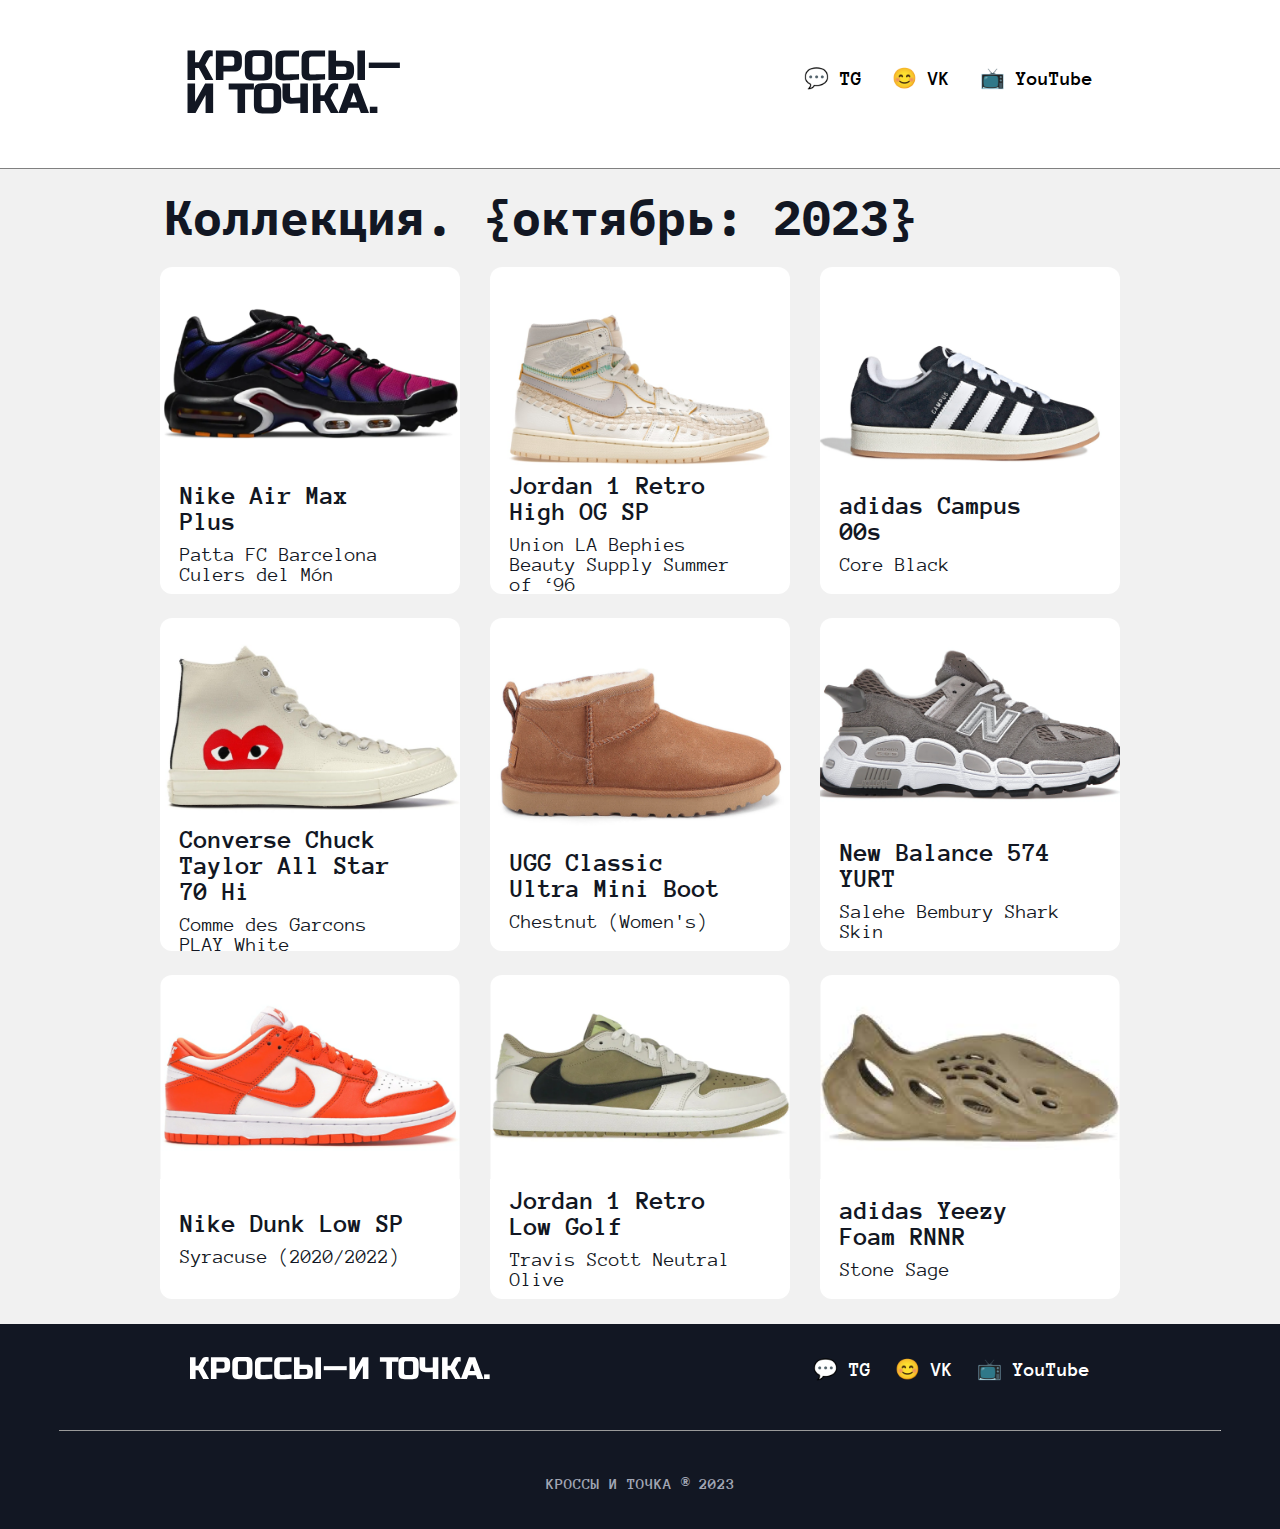
==== index.html @ 04464892 "1" ====
<!DOCTYPE html>
<html lang="ru">
<head>
    <meta charset="UTF-8">
    <meta name="viewport" content="width=device-width, initial-scale=1.0">
    <title>КРОССЫ — И ТОЧКА.</title>
    <link href="./styles/cdn.css" rel="stylesheet">
    <link href="./styles/style.css" rel="stylesheet">
</head>

<body>
    <header class="header">
        <div class="header__wrap">
            <a href="https://www.figma.com/file/5VxgsJYsGiSS0QsI6bOkRY/КРОССЫ-—-И-ТОЧКА.-СТУДЕНТЫ?node-id=3412%3A82&mode=dev">
                    <img class="icon" src="./images/logo.svg" alt="logo">
                </a>
            
            <ul class="header__links">
                <li class="header__link"><a href="https://web.telegram.org/">💬 TG</a></li>
                <li class="header__link"><a href="https://vk.com/xddxct">😊 VK</a></li>
                <li class="header__link"><a href="https://www.youtube.com/">📺 YouTube</a></li>
            </ul>
        </div>
    </header>
    
    
        <main class="main">
            
<section class="content">
    <h1 class="content__title"> Коллекция. {октябрь: 2023} </h1>
    <div class="content__cards">
        <div class="card">
            <img alt="Nike Air Max Plus" src="./images/1.png" class="card__image" />
            <div class="card__info">
                <a class="card__link" href="https://www.nike.com/at/en/launch/t/air-max-plus-fc-barcelona-patta-culers-del-món" target="_blank" rel="norefferer">
                    <h3 class="card__text card__text_title">Nike Air Max Plus</h3>
                    <p class="card__text card__text_author">Patta FC Barcelona Culers del Món</p>
                </a>
            </div>
        </div>
        <div class="card">
            <img alt="Jordan 1 Retro High OG SP" src="./images/2.png" class="card__image" />
            <div class="card__info">
                <a class="card__link" href="https://moscowstock.ru/jordan-1-retro-high-og-sp-union-la-bephies-beauty-supply-summer-of-96" target="_blank" rel="norefferer"> 
                    <h3 class="card__text card__text_title">Jordan 1 Retro High OG SP</h3>
                    <p class="card__text card__text_author">Union LA Bephies Beauty Supply Summer of ‘96</p>
                </a>
            </div>
        </div>
        <div class="card">
            <img alt="adidas Campus 00s" src="./images/3.png" class="card__image" />
            <div class="card__info">
                <a class="card__link" href="https://www.adidas.com/us/campus-00s-shoes/HQ8708.html" target="_blank" rel="norefferer">
                    <h3 class="card__text card__text_title">adidas Campus 00s</h3>
                    <p class="card__text card__text_author">Core Black</p>
                </a>
            </div>
        </div>
        <div class="card">
            <img alt="Converse Chuck Taylor All Star 70 Hi" src="./images/4.png" class="card__image" />
            <div class="card__info">
                <a class="card__link" href="https://nonconform.ru/catalog/brendy/converse/150205/?utm_source=eLama-yandex&utm_medium=cpc&utm_campaign=Товарная%20кампания%20%7C%20РФ&кампания%20%7C%20МСК%20СПб&utm_content=cid%7C89986797%7Cgid%7C5229850746%7Caid%7C14537752477%7Cadp%7Cno%7Cdvc%7Cdesktop%7Cpid%7C45810339018%7Crid%7C45810339018%7Cdid%7C45810339018%7Cpos%7Cpremium2%7Cadn%7Csearch%7Ccrid%7C0%7C&utm_term=---autotargeting&yclid=165938162242901&yclid=4856843331265888255" target="_blank" rel="norefferer">
                    <h3 class="card__text card__text_title">Converse Chuck Taylor All Star 70 Hi</h3>
                    <p class="card__text card__text_author">Comme des Garcons PLAY White</p>
                </a>
            </div>
        </div>
        <div class="card">
            <img alt="UGG Classic Ultra Mini Boot" src="./images/5.png" class="card__image" />
            <div class="card__info">
                <a class="card__link card__link_longer-title" href="https://go8shops.top/ProductDetail.aspx?iid=567777389&pr=46.88" target="_blank" rel="norefferer">
                    <h3 class="card__text card__text_title">UGG Classic Ultra Mini Boot</h3>
                    <p class="card__text card__text_author">Chestnut (Women's) </p>
                </a>
            </div>
        </div>
        <div class="card">
            <img alt="New Balance 574 YURT" src="./images/6.png" class="card__image" />
            <div class="card__info">
                <a class="card__link" href="https://slamdunk.shop/shop/muzhskoe/krossovki-mens/salehe-bembury-x-new-balance-574-yurt-shark-skin/" target="_blank" rel="norefferer">
                    <h3 class="card__text card__text_title">New Balance 574 YURT</h3>
                    <p class="card__text card__text_author">Salehe Bembury Shark Skin</p>
                </a>
            </div>
        </div>
        <div class="card">
            <img alt="Nike Dunk Low SP" src="./images/7.png" class="card__image" />
            <div class="card__info">
                <a class="card__link card__link_longer-author" href="https://meet-market.ru/product/dunk-low-sp-syracuse-2020-white-orange?size=39" target="_blank" rel="norefferer">
                    <h3 class="card__text card__text_title">Nike Dunk Low SP</h3>
                    <p class="card__text card__text_author">Syracuse (2020/2022)</p>
                </a>
            </div>
        </div>
        <div class="card">
            <img alt="Jordan 1 Retro Low Golf" src="./images/8.png" class="card__image" />
            <div class="card__info">
                <a class="card__link" href="https://moscowstock.ru/air-jordan-1-retro-low-golf-travis-scott-neutral-olive" target="_blank" rel="norefferer">
                    <h3 class="card__text card__text_title">Jordan 1 Retro Low Golf</h3>
                    <p class="card__text card__text_author">Travis Scott Neutral Olive</p>
                </a>
            </div>
        </div>
        <div class="card">
            <img alt="adidas Yeezy Foam RNNR" src="./images/9.png" class="card__image" />
            <div class="card__info">
                <a class="card__link card__link_long" href="https://moscowstock.ru/zagotovka-foam" target="_blank" rel="norefferer">
                    <h3 class="card__text card__text_title">adidas Yeezy Foam RNNR</h3>
                    <p class="card__text card__text_author">Stone Sage</p>
                </a>
            </div>
    </div>

</section>
        
        <footer class="footer">
            <div class="footer__wrap">
                <a href="https://www.figma.com/file/5VxgsJYsGiSS0QsI6bOkRY/КРОССЫ-—-И-ТОЧКА.-СТУДЕНТЫ?node-id=3412%3A82&mode=dev">
                <svg width="300" 
                     height="23"
                     viewBox="0 0 300 23" 
                     fill="none" 
                     xmlns="http://www.w3.org/2000/svg">
                    <path d="M294.073 17.3601H299.653V22.0101H294.073V17.3601Z" fill="white"/>
                    <path d="M276.869 22.0101H270.824L279.039 0.310059H285.239L293.454 22.0101H287.409L286.014 18.1351H278.264L276.869 22.0101ZM279.659 14.1051H284.619L282.139 6.82006L279.659 14.1051Z" fill="white"/>
                    <path d="M267.885 0C268.402 0 269.331 0.103333 270.675 0.31V4.495H269.435C269.125 4.495 268.846 4.59833 268.598 4.805C268.35 4.991 268.164 5.19767 268.04 5.425L265.095 11.005L271.14 22.01H265.25L260.445 13.175H257.655V22.01H252.075V0.31H257.655V8.835H260.445L263.545 2.945C263.999 2.077 264.557 1.37433 265.219 0.837C265.901 0.279 266.79 0 267.885 0Z" fill="white"/>
                    <path d="M242.772 14.8801C240.292 15.0867 237.947 15.1901 235.735 15.1901C233.545 15.1901 231.974 14.7147 231.023 13.7641C230.073 12.8134 229.597 11.3254 229.597 9.30006V0.310059H235.177V9.30006C235.177 9.77539 235.312 10.1577 235.58 10.4471C235.87 10.7157 236.252 10.8501 236.727 10.8501C238.422 10.8501 240.437 10.7467 242.772 10.5401V0.310059H248.352V22.0101H242.772V14.8801Z" fill="white"/>
                    <path d="M223.073 6.2C223.073 4.96 222.453 4.34 221.213 4.34H215.943C214.703 4.34 214.083 4.96 214.083 6.2V16.12C214.083 17.36 214.703 17.98 215.943 17.98H221.213C222.453 17.98 223.073 17.36 223.073 16.12V6.2ZM228.653 16.12C228.653 18.29 228.157 19.871 227.165 20.863C226.193 21.8343 224.623 22.32 222.453 22.32H214.703C212.533 22.32 210.952 21.8343 209.96 20.863C208.988 19.871 208.503 18.29 208.503 16.12V6.2C208.503 4.03 208.988 2.45933 209.96 1.488C210.952 0.496 212.533 0 214.703 0H222.453C224.623 0 226.193 0.496 227.165 1.488C228.157 2.45933 228.653 4.03 228.653 6.2V16.12Z" fill="white"/>
                    <path d="M201.989 22.0101H196.409V4.65006H189.899V0.310059H208.499V4.65006H201.989V22.0101Z" fill="white"/>
                    <path d="M178.421 22.0101H172.841V8.68006L165.401 22.0101H159.511V0.310059H165.091V13.6401L172.531 0.310059H178.421V22.0101Z" fill="white"/>
                    <path d="M133.787 13.175V9.14502H156.727V13.175H133.787Z" fill="white"/>
                    <path d="M109.6 7.75006H116.73C118.9 7.75006 120.47 8.24606 121.442 9.23806C122.434 10.2094 122.93 11.7801 122.93 13.9501V15.8101C122.93 17.9801 122.434 19.5611 121.442 20.5531C120.47 21.5244 118.9 22.0101 116.73 22.0101H104.02V0.310059H109.6V7.75006ZM130.99 22.0101H125.41V0.310059H130.99V22.0101ZM117.35 13.9501C117.35 12.7101 116.73 12.0901 115.49 12.0901H109.6V17.6701H115.49C116.73 17.6701 117.35 17.0501 117.35 15.8101V13.9501Z" fill="white"/>
                    <path d="M101.536 21.7001C96.9272 22.1134 93.1039 22.3201 90.0659 22.3201C88.0406 22.3201 86.5526 21.8447 85.6019 20.8941C84.6512 19.9434 84.1759 18.4554 84.1759 16.4301V6.51006C84.1759 4.34006 84.6616 2.76939 85.6329 1.79806C86.6249 0.806059 88.2059 0.310059 90.3759 0.310059H101.536V4.65006H91.6159C90.3759 4.65006 89.7559 5.27006 89.7559 6.51006V16.4301C89.7559 16.9054 89.8902 17.2877 90.1589 17.5771C90.4482 17.8457 90.8099 17.9801 91.2439 17.9801C91.6779 17.9801 92.1532 17.9801 92.6699 17.9801C93.1866 17.9594 93.7239 17.9387 94.2819 17.9181C94.8399 17.8974 95.3979 17.8767 95.9559 17.8561C96.5346 17.8354 97.2682 17.7941 98.1569 17.7321C99.0662 17.6701 100.193 17.5977 101.536 17.5151V21.7001Z" fill="white"/>
                    <path d="M82.3123 21.7001C77.7036 22.1134 73.8803 22.3201 70.8423 22.3201C68.8169 22.3201 67.3289 21.8447 66.3783 20.8941C65.4276 19.9434 64.9523 18.4554 64.9523 16.4301V6.51006C64.9523 4.34006 65.4379 2.76939 66.4093 1.79806C67.4013 0.806059 68.9823 0.310059 71.1523 0.310059H82.3123V4.65006H72.3923C71.1523 4.65006 70.5323 5.27006 70.5323 6.51006V16.4301C70.5323 16.9054 70.6666 17.2877 70.9353 17.5771C71.2246 17.8457 71.5863 17.9801 72.0203 17.9801C72.4543 17.9801 72.9296 17.9801 73.4463 17.9801C73.9629 17.9594 74.5003 17.9387 75.0583 17.9181C75.6163 17.8974 76.1743 17.8767 76.7323 17.8561C77.3109 17.8354 78.0446 17.7941 78.9333 17.7321C79.8426 17.6701 80.9689 17.5977 82.3123 17.5151V21.7001Z" fill="white"/>
                    <path d="M56.8777 6.2C56.8777 4.96 56.2577 4.34 55.0177 4.34H49.7477C48.5077 4.34 47.8877 4.96 47.8877 6.2V16.12C47.8877 17.36 48.5077 17.98 49.7477 17.98H55.0177C56.2577 17.98 56.8777 17.36 56.8777 16.12V6.2ZM62.4577 16.12C62.4577 18.29 61.9617 19.871 60.9697 20.863C59.9984 21.8343 58.4277 22.32 56.2577 22.32H48.5077C46.3377 22.32 44.7567 21.8343 43.7647 20.863C42.7934 19.871 42.3077 18.29 42.3077 16.12V6.2C42.3077 4.03 42.7934 2.45933 43.7647 1.488C44.7567 0.496 46.3377 0 48.5077 0H56.2577C58.4277 0 59.9984 0.496 60.9697 1.488C61.9617 2.45933 62.4577 4.03 62.4577 6.2V16.12Z" fill="white"/>
                    <path d="M20.9189 0.310059H33.9389C36.1089 0.310059 37.6796 0.806059 38.6509 1.79806C39.6429 2.76939 40.1389 4.34006 40.1389 6.51006V9.61006C40.1389 11.7801 39.6429 13.3611 38.6509 14.3531C37.6796 15.3244 36.1089 15.8101 33.9389 15.8101H26.4989V22.0101H20.9189V0.310059ZM34.5589 6.51006C34.5589 5.27006 33.9389 4.65006 32.6989 4.65006H26.4989V11.4701H32.6989C33.9389 11.4701 34.5589 10.8501 34.5589 9.61006V6.51006Z" fill="white"/>
                    <path d="M15.81 0C16.3267 0 17.2567 0.103333 18.6 0.31V4.495H17.36C17.05 4.495 16.771 4.59833 16.523 4.805C16.275 4.991 16.089 5.19767 15.965 5.425L13.02 11.005L19.065 22.01H13.175L8.37 13.175H5.58V22.01H0V0.31H5.58V8.835H8.37L11.47 2.945C11.9247 2.077 12.4827 1.37433 13.144 0.837C13.826 0.279 14.7147 0 15.81 0Z" fill="white"/>
                    </svg>
              </a>
                <ul class="footer__links">
                    <li class="footer__link"><a href="https://web.telegram.org/">💬 TG</a></li>
                    <li class="footer__link"><a href="https://vk.com/xddxct">😊 VK</a></li>
                    <li class="footer__link"><a href="https://www.youtube.com/">📺 YouTube</a></li>
                </ul>

            </div>
            <hr size="1px" width="1160px" class="hr">
           <div class="footer_picture">
            <p class="footer_pict">КРОССЫ И ТОЧКА ® 2023</p>
           </div>

        </footer>

    </main> 
</body>

</html>
---- styles/cdn.css ----
@font-face {
    font-family: "Anonymous Pro";
    src: url(./fonts/AnonymousPro-Regular.woff) format('woff'), 
    url(./fonts/AnonymousPro-Regular.ttf) format('truetype');
    font-weight: 400;
    font-style: normal;
    display: swap;
}

@font-face {
    font-family: "IBM Plex Mono";
    src: url(./fonts/IBMPlexMono-Bold.ttf) format('truetype');
    font-weight: 700;
    font-style: normal;
    display: swap;
}

@font-face {
    font-family: "Anonymous Pro";
    src: url(./fonts/AnonymousPro-Bold.woff) format('woff'), 
    url(./fonts/AnonymousPro-Bold.ttf) format('truetype');
    font-weight: 700;
    font-style: normal;
    display: swap;
}

@font-face {
    font-family: "Soyuz Grotesk";
    src: url(./fonts/Soyuz\ Grotesk\ Bold.woff) format('woff'), 
    url(./fonts/Soyuz\ Grotesk\ Bold.otf) format('opentype');
    font-weight: 700;
    font-style: normal;
    display: swap;
}

body {
    margin: 0;
}

.main {
    display: flex;
    flex-direction: column;
    justify-content: flex-start;
    align-items: center;
    width: 100%;
    min-height: 100vh;
    background: #F1F1F1;
    flex: 1 0 auto;
    color: #121723;
}

.content {
        max-width: 1440px;
        box-sizing: border-box;
        padding: 0 140px;

}

.content__title {
    color: #121723;
    font-family: "Anonymous Pro", sans-serif;
    font-size: 42px;
    font-style: normal;
    font-weight: 700;
    line-height: 100%;
    margin: 24px;
   
}

.content__cards {
   
    display: flex;
    flex-wrap: wrap;
    width: 100%;
    margin: 26px 0 0;
    row-gap: 24px;
    column-gap: 30px;
    justify-content: center;
}

.card {
    display: flex;
    flex-direction: column;
    align-items: flex-start;
    justify-content: center;
    width: 100%;
    max-width: 300px;
    
}

.card__image {
    width: 100%;
    height: 100%;
    max-height: 300px;
    object-fit: cover;
    object-position: center;
    border-radius: 12px 12px 0 0;
}

.card__info {
    display: flex;
    flex-direction: column;
    align-items: flex-start;
    justify-content: center;
    width: 100%;
    gap: 10px;
    margin: 0;
    border-radius: 0 0 12px 12px;
    background: white;
    min-height: 120px;
}


.card__link {
    width: 85%;
    gap: 10px;
    display: flex;
    flex-direction: column;
    color: #121723;
    text-decoration: none;
}

.card__text {
    font-family: "Anonymous Pro", sans-serif;
    font-size: 20px;
    font-style: normal;
    font-weight: 700;
    line-height: normal;
    margin: 0;
}

.card__text_title {
    font-size: 26px;
    margin-left: 20px;
    
}

.card__text_author {
    font-size: 20px;
    font-weight: 400;
    margin-left: 20px;
}

.card__link:visited {
    color: grey;
}

.card__link:hover {
    color:  #7aad7e;
}

.card__link:active {
    color: #5253FF;
}

@media screen and (max-width: 900px) {
    .content {
        margin: 32px 0;
    }

    .content__title {
        font-size: 24px;
    }

    .card__text_title {
        font-size: 20px;
    }

    .card__text_author {
        font-size: 16px;
    }

    .footer__text {
        font-size: 24px;
    }
}
---- styles/style.css ----
.header{
    width: 100%;
    flex-shrink: 0;
    border-bottom: 1px solid gray;
}

.header__wrap {
    display: flex;
    margin: 50px auto;
    justify-content: space-around;
}

.header__logo {
    height: 43px;
}

.header__links {
    display: flex;
    flex-direction: row;
    list-style: none;
    padding: 0;
}

.header__link a {
    color: var(--black, #000);
    font-family: Anonymous Pro;
    font-size: 20px;
    font-style: normal;
    font-weight: 700;
    margin-left: 30px;
    text-decoration: none;
}



.content__title {
    color: var(--black, #121723);
font-family: IBM Plex Mono;
font-size: 48px;
font-style: normal;
font-weight: 500;
line-height: 100%;
}


.container {
    max-width: 1190px;
    margin: 0 auto;
    padding: 0 15px;
  
}

.footer {
    background: var(--black, #121723);
    width: 100%;
    flex-shrink: 0;
    margin-top: 25px;
}

.footer__wrap {
    width: 1160px;
    display: flex;
    margin: 33px auto;
    justify-content: space-around;
}

.footer__logo {
    float: left;
    justify-content: space-between;
}

.footer__links {
    display: flex;
    list-style: none;
    margin-top: auto;
}

.footer__link a {
    color: var(--white, #fff);
    font-family: Anonymous Pro;
    font-size: 20px;
    font-style: normal;
    font-weight: 700;
    margin-left: 24px;
    text-decoration: none;
}

.footer_pict {
    color: var(--text_gray, #A1A6B4);
    font-family: Anonymous Pro;
    font-size: 16px;
    font-style: normal;
    font-weight: 700;
    line-height: normal;
    display: flex;
    flex-direction: column;
    align-items: center;
    justify-content: center;
}

.hr {
    position: relative;
    top: 70%;
    align-items: center;
    background: rgba(230, 232, 236, 0.40);
    
  }

.footer_picture {
    padding-bottom: 21px;
    padding-top: 21px;
}
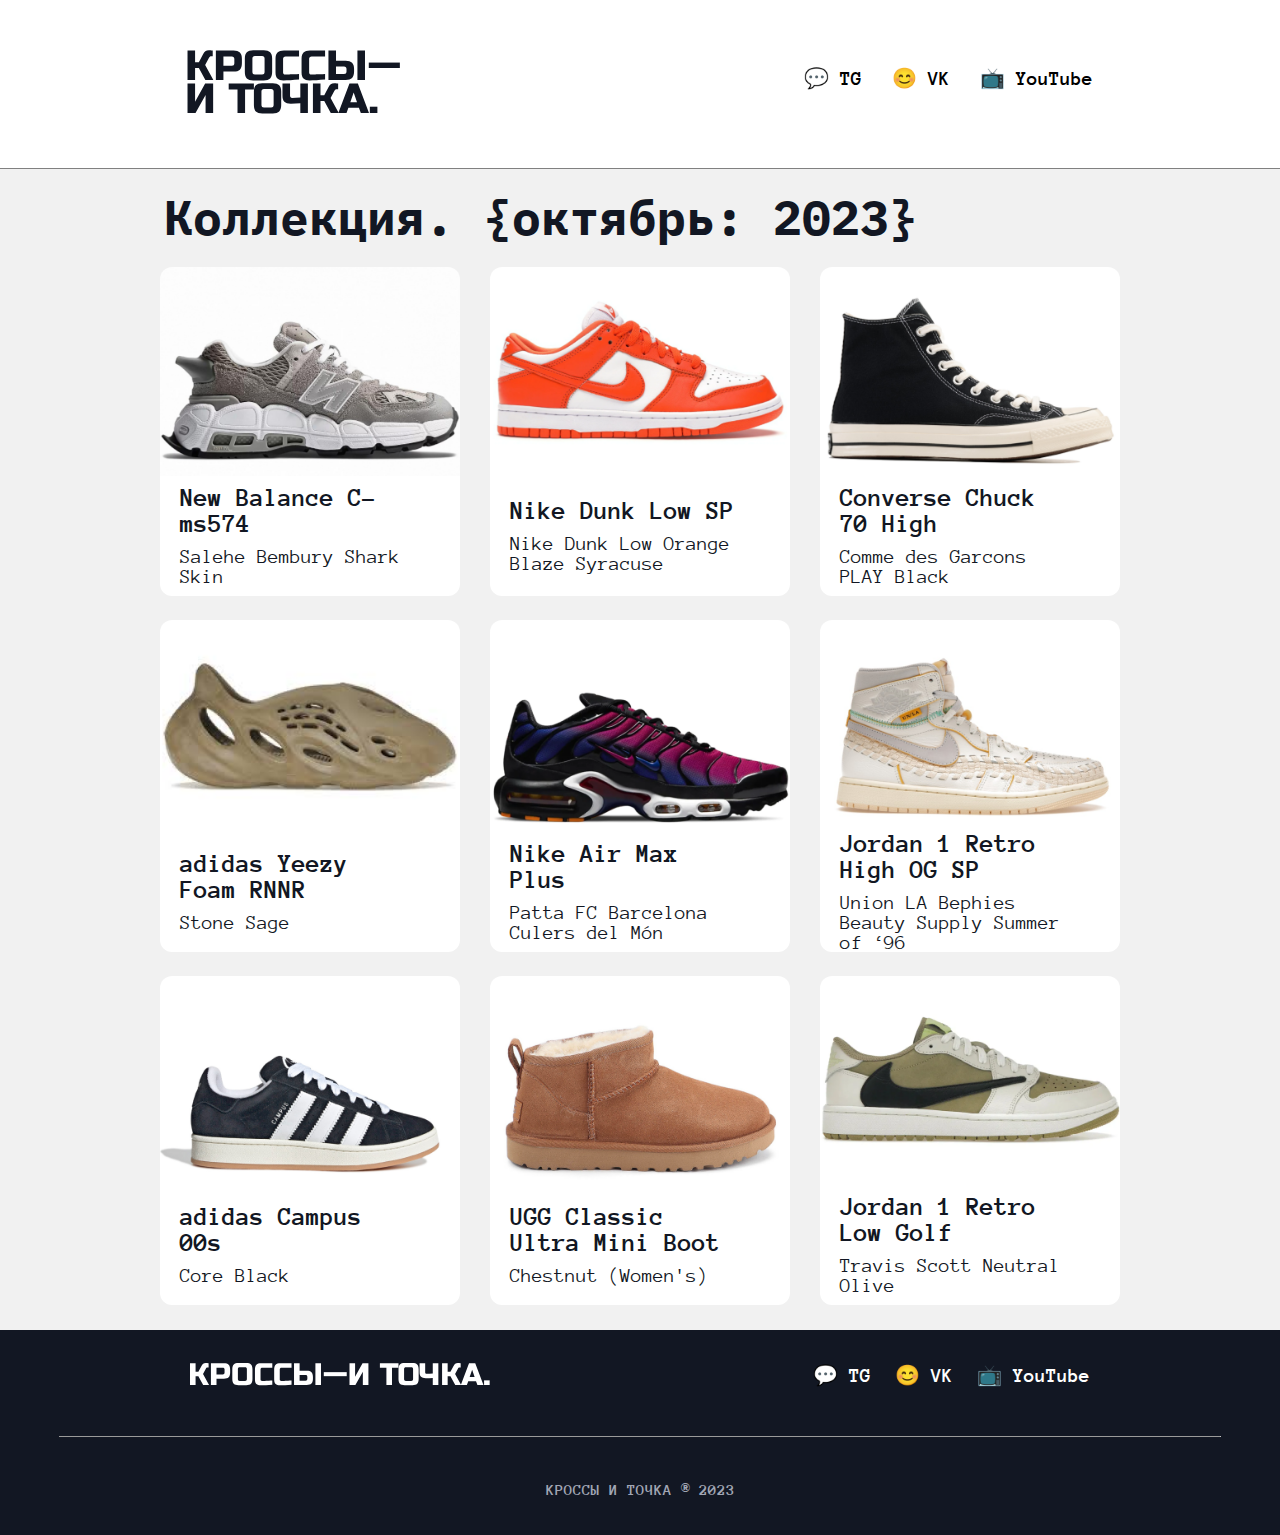
==== commit 955681e4: "8" ====
--- a/index.html
+++ b/index.html
@@ -3,7 +3,7 @@
 <head>
     <meta charset="UTF-8">
     <meta name="viewport" content="width=device-width, initial-scale=1.0">
-    <title>КРОССЫ — И ТОЧКА.</title>
+    <title>КРОССЫ — И ТОЧКА.</title>
     <link href="./styles/cdn.css" rel="stylesheet">
     <link href="./styles/style.css" rel="stylesheet">
 </head>
@@ -30,83 +30,83 @@
     <h1 class="content__title"> Коллекция. {октябрь: 2023} </h1>
     <div class="content__cards">
         <div class="card">
-            <img alt="Nike Air Max Plus" src="./images/1.png" class="card__image" />
+            <img alt="New Balance C-ms574" src="./images/1.png" class="card__image" />
             <div class="card__info">
-                <a class="card__link" href="https://www.nike.com/at/en/launch/t/air-max-plus-fc-barcelona-patta-culers-del-món" target="_blank" rel="norefferer">
+                <a class="card__link" href="new_balance.html" target="_blank" rel="norefferer">
+                    <h3 class="card__text card__text_title">New Balance C-ms574</h3>
+                    <p class="card__text card__text_author">Salehe Bembury Shark Skin</p>
+                </a>
+            </div>
+        </div>
+        <div class="card">
+            <img alt="Nike Dunk Low SP" src="./images/2.png" class="card__image" />
+            <div class="card__info">
+                <a class="card__link" href="nike.html" target="_blank" rel="norefferer">
+                    <h3 class="card__text card__text_title">Nike Dunk Low SP</h3>
+                    <p class="card__text card__text_author">Nike Dunk Low Orange Blaze Syracuse</p>
+                </a>
+            </div>
+        </div>
+        <div class="card">
+            <img alt="Converse Chuck 70 High" src="./images/3.png" class="card__image" />
+            <div class="card__info">
+                <a class="card__link" href="converse.html" target="_blank" rel="norefferer">
+                    <h3 class="card__text card__text_title">Converse Chuck 70 High</h3>
+                    <p class="card__text card__text_author">Comme des Garcons PLAY Black</p>
+                </a>
+            </div>
+        </div>
+        <div class="card">
+            <img alt="adidas Yeezy Foam RNNR" src="./images/4.png" class="card__image" />
+            <div class="card__info">
+                <a class="card__link" href="https://nonconform.ru/catalog/brendy/converse/150205/?utm_source=eLama-yandex&utm_medium=cpc&utm_campaign=Товарная%20кампания%20%7C%20РФ&кампания%20%7C%20МСК%20СПб&utm_content=cid%7C89986797%7Cgid%7C5229850746%7Caid%7C14537752477%7Cadp%7Cno%7Cdvc%7Cdesktop%7Cpid%7C45810339018%7Crid%7C45810339018%7Cdid%7C45810339018%7Cpos%7Cpremium2%7Cadn%7Csearch%7Ccrid%7C0%7C&utm_term=---autotargeting&yclid=165938162242901&yclid=4856843331265888255" target="_blank" rel="norefferer">
+                    <h3 class="card__text card__text_title">adidas Yeezy Foam RNNR</h3>
+                    <p class="card__text card__text_author">Stone Sage</p>
+                </a>
+            </div>
+        </div>
+        <div class="card">
+            <img alt="Nike Air Max Plus" src="./images/5.png" class="card__image" />
+            <div class="card__info">
+                <a class="card__link card__link_longer-title" href="https://go8shops.top/ProductDetail.aspx?iid=567777389&pr=46.88" target="_blank" rel="norefferer">
                     <h3 class="card__text card__text_title">Nike Air Max Plus</h3>
                     <p class="card__text card__text_author">Patta FC Barcelona Culers del Món</p>
                 </a>
             </div>
         </div>
         <div class="card">
-            <img alt="Jordan 1 Retro High OG SP" src="./images/2.png" class="card__image" />
+            <img alt="Jordan 1 Retro High OG SP" src="./images/6.png" class="card__image" />
             <div class="card__info">
-                <a class="card__link" href="https://moscowstock.ru/jordan-1-retro-high-og-sp-union-la-bephies-beauty-supply-summer-of-96" target="_blank" rel="norefferer"> 
+                <a class="card__link" href="https://slamdunk.shop/shop/muzhskoe/krossovki-mens/salehe-bembury-x-new-balance-574-yurt-shark-skin/" target="_blank" rel="norefferer">
                     <h3 class="card__text card__text_title">Jordan 1 Retro High OG SP</h3>
                     <p class="card__text card__text_author">Union LA Bephies Beauty Supply Summer of ‘96</p>
                 </a>
             </div>
         </div>
         <div class="card">
-            <img alt="adidas Campus 00s" src="./images/3.png" class="card__image" />
+            <img alt="adidas Campus 00s" src="./images/7.png" class="card__image" />
             <div class="card__info">
-                <a class="card__link" href="https://www.adidas.com/us/campus-00s-shoes/HQ8708.html" target="_blank" rel="norefferer">
+                <a class="card__link card__link_longer-author" href="https://meet-market.ru/product/dunk-low-sp-syracuse-2020-white-orange?size=39" target="_blank" rel="norefferer">
                     <h3 class="card__text card__text_title">adidas Campus 00s</h3>
                     <p class="card__text card__text_author">Core Black</p>
                 </a>
             </div>
         </div>
         <div class="card">
-            <img alt="Converse Chuck Taylor All Star 70 Hi" src="./images/4.png" class="card__image" />
+            <img alt="UGG Classic Ultra Mini Boot" src="./images/8.png" class="card__image" />
             <div class="card__info">
-                <a class="card__link" href="https://nonconform.ru/catalog/brendy/converse/150205/?utm_source=eLama-yandex&utm_medium=cpc&utm_campaign=Товарная%20кампания%20%7C%20РФ&кампания%20%7C%20МСК%20СПб&utm_content=cid%7C89986797%7Cgid%7C5229850746%7Caid%7C14537752477%7Cadp%7Cno%7Cdvc%7Cdesktop%7Cpid%7C45810339018%7Crid%7C45810339018%7Cdid%7C45810339018%7Cpos%7Cpremium2%7Cadn%7Csearch%7Ccrid%7C0%7C&utm_term=---autotargeting&yclid=165938162242901&yclid=4856843331265888255" target="_blank" rel="norefferer">
-                    <h3 class="card__text card__text_title">Converse Chuck Taylor All Star 70 Hi</h3>
-                    <p class="card__text card__text_author">Comme des Garcons PLAY White</p>
+                <a class="card__link" href="https://moscowstock.ru/air-jordan-1-retro-low-golf-travis-scott-neutral-olive" target="_blank" rel="norefferer">
+                    <h3 class="card__text card__text_title">UGG Classic Ultra Mini Boot</h3>
+                    <p class="card__text card__text_author">Chestnut (Women's)</p>
                 </a>
             </div>
         </div>
         <div class="card">
-            <img alt="UGG Classic Ultra Mini Boot" src="./images/5.png" class="card__image" />
+            <img alt="Jordan 1 Retro Low Golf" src="./images/9.png" class="card__image" />
             <div class="card__info">
-                <a class="card__link card__link_longer-title" href="https://go8shops.top/ProductDetail.aspx?iid=567777389&pr=46.88" target="_blank" rel="norefferer">
-                    <h3 class="card__text card__text_title">UGG Classic Ultra Mini Boot</h3>
-                    <p class="card__text card__text_author">Chestnut (Women's) </p>
-                </a>
-            </div>
-        </div>
-        <div class="card">
-            <img alt="New Balance 574 YURT" src="./images/6.png" class="card__image" />
-            <div class="card__info">
-                <a class="card__link" href="https://slamdunk.shop/shop/muzhskoe/krossovki-mens/salehe-bembury-x-new-balance-574-yurt-shark-skin/" target="_blank" rel="norefferer">
-                    <h3 class="card__text card__text_title">New Balance 574 YURT</h3>
-                    <p class="card__text card__text_author">Salehe Bembury Shark Skin</p>
-                </a>
-            </div>
-        </div>
-        <div class="card">
-            <img alt="Nike Dunk Low SP" src="./images/7.png" class="card__image" />
-            <div class="card__info">
-                <a class="card__link card__link_longer-author" href="https://meet-market.ru/product/dunk-low-sp-syracuse-2020-white-orange?size=39" target="_blank" rel="norefferer">
-                    <h3 class="card__text card__text_title">Nike Dunk Low SP</h3>
-                    <p class="card__text card__text_author">Syracuse (2020/2022)</p>
-                </a>
-            </div>
-        </div>
-        <div class="card">
-            <img alt="Jordan 1 Retro Low Golf" src="./images/8.png" class="card__image" />
-            <div class="card__info">
-                <a class="card__link" href="https://moscowstock.ru/air-jordan-1-retro-low-golf-travis-scott-neutral-olive" target="_blank" rel="norefferer">
+                <a class="card__link card__link_long" href="https://moscowstock.ru/zagotovka-foam" target="_blank" rel="norefferer">
                     <h3 class="card__text card__text_title">Jordan 1 Retro Low Golf</h3>
                     <p class="card__text card__text_author">Travis Scott Neutral Olive</p>
-                </a>
-            </div>
-        </div>
-        <div class="card">
-            <img alt="adidas Yeezy Foam RNNR" src="./images/9.png" class="card__image" />
-            <div class="card__info">
-                <a class="card__link card__link_long" href="https://moscowstock.ru/zagotovka-foam" target="_blank" rel="norefferer">
-                    <h3 class="card__text card__text_title">adidas Yeezy Foam RNNR</h3>
-                    <p class="card__text card__text_author">Stone Sage</p>
                 </a>
             </div>
     </div>
@@ -154,4 +154,4 @@
     </main> 
 </body>
 
-</html>+</html>
--- a/styles/style.css
+++ b/styles/style.css
@@ -1,5 +1,5 @@
 
-.header{
+.header {
     width: 100%;
     flex-shrink: 0;
     border-bottom: 1px solid gray;
@@ -36,11 +36,11 @@
 
 .content__title {
     color: var(--black, #121723);
-font-family: IBM Plex Mono;
-font-size: 48px;
-font-style: normal;
-font-weight: 500;
-line-height: 100%;
+    font-family: IBM Plex Mono;
+    font-size: 48px;
+    font-style: normal;
+    font-weight: 500;
+    line-height: 100%;
 }
 
 
@@ -48,7 +48,7 @@
     max-width: 1190px;
     margin: 0 auto;
     padding: 0 15px;
-  
+
 }
 
 .footer {
@@ -104,10 +104,117 @@
     top: 70%;
     align-items: center;
     background: rgba(230, 232, 236, 0.40);
-    
+
   }
 
 .footer_picture {
     padding-bottom: 21px;
     padding-top: 21px;
-}+}
+
+@media only screen and (max-width: 1030px) {
+    .footer__link a {
+        font-size: 16px;
+        margin-left: 20px;
+    }
+
+    .footer__links {
+        margin-right: 150px;
+    }
+
+
+    .footer__pict {
+        font-size: 12px;
+    }
+
+
+    .header__logo {
+        height: 37px;
+    }
+
+    .header__link a {
+        font-size: 16px;
+    }
+}
+
+
+@media only screen and (max-width: 900px) {
+    .footer__links {
+        margin-right: 275px;
+    }
+}
+
+
+@media only screen and (max-width: 800px) {
+    .footer__links {
+        margin-right: 350px;
+    }
+}
+
+@media only screen and (max-width: 700px) {
+    .footer__links {
+        margin-right: 450px;
+    }
+}
+
+@media only screen and (max-width: 600px) {
+    .footer__link a {
+        font-size: 14px;
+        margin-left: 16px;
+    }
+
+    .footer__links {
+        margin-right: 550px;
+    }
+
+
+    .footer__pict {
+        font-size: 8px;
+    }
+
+
+    .header__logo {
+        height: 30px;
+    }
+
+    .header__link a {
+        font-size: 16px;
+    }
+}
+
+@media only screen and (max-width: 500px) {
+    .header__wrap {
+        display: block;
+        margin: 50px 100px;
+        gap: 24px;
+    }
+
+    .icon {
+        margin-left: 40px;
+    }
+
+    .footer__wrap {
+        display: block;
+        margin: 50px 100px;
+        gap: 24px;
+    }
+}
+
+@media only screen and (max-width: 400px) {
+    .icon {
+        margin-left: 0px;
+    }
+
+    .header__links {
+        display: flex;
+    }
+
+    .header__link a {
+        display: flex;
+        margin: 10px auto;
+        font-size: 20px;
+    }
+
+    .footer-
+
+}
